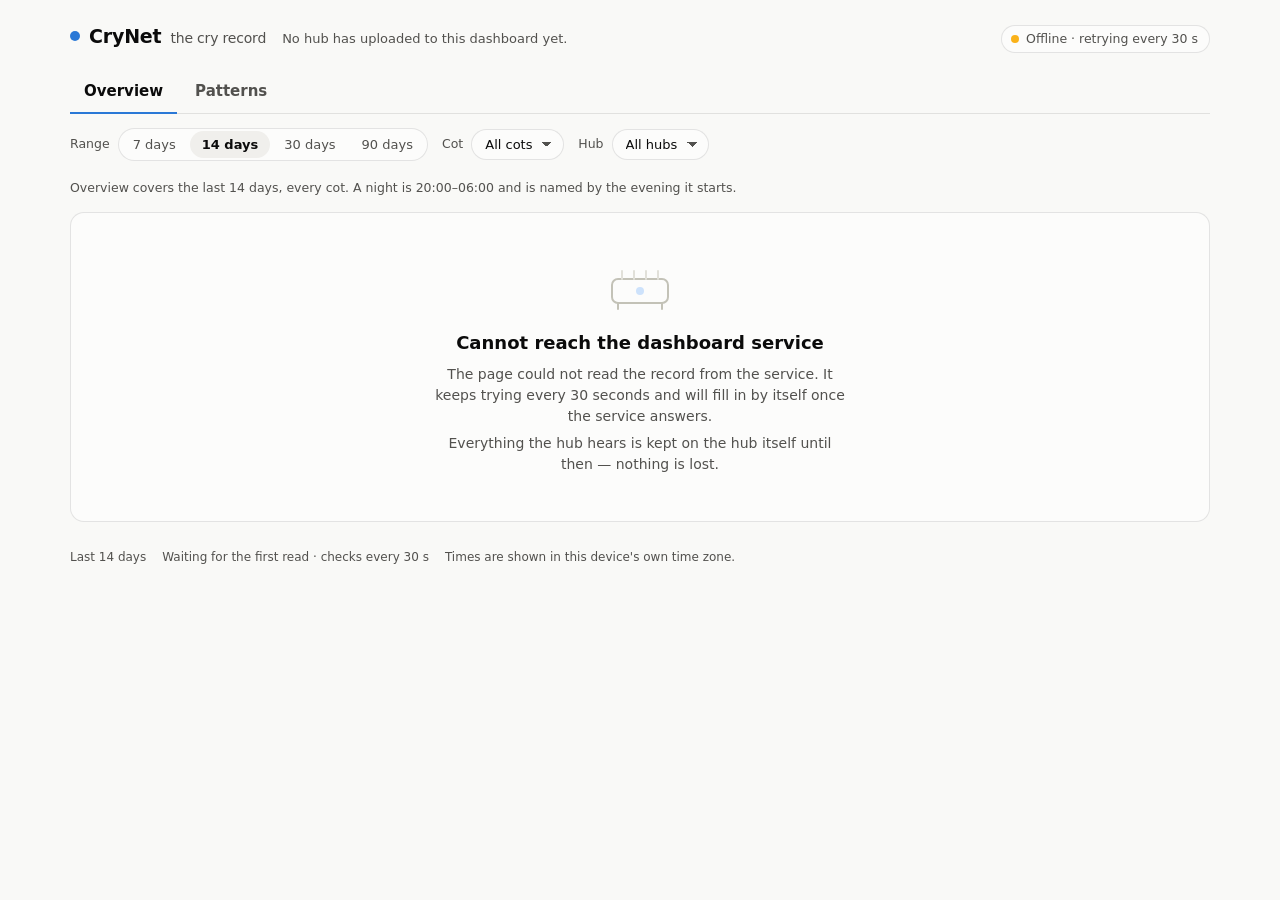
==== dashboard/web/index.html @ 8c43fa2a "feat(dashboard): the caregiver's record -- the hub's cry log, on a page The dashboard service (dashb" ====
<!doctype html>
<html lang="en">
<head>
<meta charset="utf-8">
<meta name="viewport" content="width=device-width, initial-scale=1">
<meta name="color-scheme" content="light">
<title>CryNet — the cry record</title>
<link rel="stylesheet" href="style.css">
</head>
<body>
<div class="app">

  <header class="topbar">
    <div class="brand"><span class="mark" aria-hidden="true"></span>CryNet<span class="sub">the cry record</span></div>
    <div class="hubmeta" id="hubmeta"></div>
    <div class="conn" id="conn" data-state="loading" role="status" aria-live="polite">
      <span class="dot" aria-hidden="true"></span><span id="conn-text">Connecting</span>
    </div>
  </header>

  <nav class="tabs" role="tablist" aria-label="Views">
    <button class="tab" id="tab-overview" role="tab" aria-selected="true" aria-controls="view-overview" type="button">Overview</button>
    <button class="tab" id="tab-patterns" role="tab" aria-selected="false" aria-controls="view-patterns" type="button">Patterns</button>
  </nav>

  <div class="controls">
    <div class="control">
      <span class="control-label" id="range-label">Range</span>
      <div class="segmented" id="range" role="group" aria-labelledby="range-label">
        <button type="button" data-days="7" aria-pressed="false">7 days</button>
        <button type="button" data-days="14" aria-pressed="true">14 days</button>
        <button type="button" data-days="30" aria-pressed="false">30 days</button>
        <button type="button" data-days="90" aria-pressed="false">90 days</button>
      </div>
    </div>
    <div class="control">
      <label for="cot">Cot</label>
      <select id="cot"><option value="0">All cots</option></select>
    </div>
    <div class="control" id="device-control" hidden>
      <label for="device">Hub</label>
      <select id="device"><option value="">All hubs</option></select>
    </div>
  </div>

  <p class="scope-note" id="scope-note" hidden></p>

  <main>
    <section id="view-overview" role="tabpanel" aria-labelledby="tab-overview" tabindex="-1">
      <div class="empty" id="empty-overview" hidden>
        <svg width="72" height="56" viewBox="0 0 72 56" aria-hidden="true">
          <rect x="8" y="22" width="56" height="24" rx="6" fill="none" stroke="#c3c2b7" stroke-width="2"/>
          <path d="M18 22V14M30 22V14M42 22V14M54 22V14" stroke="#e1e0d9" stroke-width="2" stroke-linecap="round"/>
          <path d="M14 46v6M58 46v6" stroke="#c3c2b7" stroke-width="2" stroke-linecap="round"/>
          <circle cx="36" cy="34" r="4" fill="#cde2fb"/>
        </svg>
        <h2>Nothing has been uploaded yet</h2>
        <p id="empty-overview-detail">The hub has not sent any cry records to this dashboard. Once it reaches the network it uploads what it has stored, and the record appears here.</p>
        <p>Everything the hub hears is kept on the hub itself until then — nothing is lost.</p>
      </div>
      <div id="overview-body" hidden>
        <div class="kpis" id="kpis"></div>
        <p class="card-note" id="untimed-note" hidden></p>
        <div class="system-strip" id="system-strip" hidden></div>
        <div class="grid" id="overview-grid"></div>
      </div>
    </section>

    <section id="view-patterns" role="tabpanel" aria-labelledby="tab-patterns" tabindex="-1" hidden>
      <div class="empty" id="empty-patterns" hidden>
        <svg width="72" height="56" viewBox="0 0 72 56" aria-hidden="true">
          <path d="M10 42h52" stroke="#c3c2b7" stroke-width="2" stroke-linecap="round"/>
          <path d="M18 42V30M30 42V34M42 42V26M54 42V36" stroke="#e1e0d9" stroke-width="4" stroke-linecap="round"/>
        </svg>
        <h2>No patterns to show yet</h2>
        <p>Patterns need a few recorded cries. When the hub uploads its first episodes, the durations, the nights and the gaps between cries appear here.</p>
      </div>
      <div id="patterns-body" hidden>
        <p class="scope-note" id="patterns-scope" hidden></p>
        <div class="grid" id="patterns-grid"></div>
      </div>
    </section>
  </main>

  <footer class="footer">
    <span id="footer-range"></span>
    <span id="footer-updated"></span>
    <span>Times are shown in this device's own time zone.</span>
  </footer>
</div>

<div class="tooltip" id="tooltip" role="tooltip" hidden></div>

<script src="app.js"></script>
</body>
</html>
---- dashboard/web/style.css ----
/* CryNet — the caregiver's record.
 *
 * One theme, chosen and finished: a warm, light nursery surface.  The
 * page is deliberately quiet so the data is the only loud thing on it.
 *
 * Colour roles come from the validated reference palette.  The eight
 * categorical slots were checked with the palette validator against this
 * exact surface (#fcfcfb), light mode:
 *   lightness band PASS · chroma floor PASS · adjacent CVD PASS (worst 9.1)
 *   normal-vision floor PASS (worst 19.6) · contrast WARN on aqua/yellow/
 *   magenta -> the relief channel is shipped: every chart has a table twin
 *   and every cot mark carries a written "Cot n" label beside its colour.
 */

:root {
  color-scheme: light;

  /* surfaces & ink */
  --plane: #f9f9f7;
  --surface-1: #fcfcfb;
  --surface-2: #f0efec;
  --text-primary: #0b0b0b;
  --text-secondary: #52514e;
  --text-muted: #898781;
  --grid: #e1e0d9;
  --axis: #c3c2b7;
  --border: rgba(11, 11, 11, 0.10);
  --border-strong: rgba(11, 11, 11, 0.18);
  --wash: rgba(11, 11, 11, 0.045);

  /* categorical slots — fixed order, assigned by cot, never re-ranked */
  --series-1: #2a78d6;
  --series-2: #eb6834;
  --series-3: #1baf7a;
  --series-4: #eda100;
  --series-5: #e87ba4;
  --series-6: #008300;
  --series-7: #6250d6;
  --series-8: #e34948;
  --series-other: #898781;

  /* sequential ramp — one hue, light -> dark (magnitude only) */
  --seq-100: #cde2fb;
  --seq-150: #b7d3f6;
  --seq-200: #9ec5f4;
  --seq-250: #86b6ef;
  --seq-300: #6da7ec;
  --seq-350: #5598e7;
  --seq-400: #3987e5;
  --seq-450: #2a78d6;
  --seq-500: #256abf;
  --seq-550: #1c5cab;

  /* status — reserved, always shipped with an icon and a word */
  --good: #0ca30c;
  --warning: #fab219;
  --serious: #ec835a;
  --critical: #d03b3b;

  --radius: 14px;
  --radius-sm: 9px;
  --gap: 16px;
  --sans: system-ui, -apple-system, "Segoe UI", Roboto, sans-serif;
}

* { box-sizing: border-box; }

html, body {
  margin: 0;
  padding: 0;
  background: var(--plane);
  color: var(--text-primary);
  font-family: var(--sans);
  font-size: 15px;
  line-height: 1.5;
  -webkit-text-size-adjust: 100%;
}

.app {
  max-width: 1180px;
  margin: 0 auto;
  padding: 22px 20px 56px;
}

/* ---------------------------------------------------------------- header */

.topbar {
  display: flex;
  flex-wrap: wrap;
  align-items: baseline;
  gap: 10px 16px;
  margin-bottom: 18px;
}

.brand {
  display: flex;
  align-items: baseline;
  gap: 9px;
  font-size: 19px;
  font-weight: 650;
  letter-spacing: -0.01em;
}

.brand .mark {
  width: 10px;
  height: 10px;
  border-radius: 50%;
  background: var(--series-1);
  align-self: center;
  flex: none;
}

.brand .sub {
  font-size: 14px;
  font-weight: 400;
  color: var(--text-secondary);
}

.hubmeta {
  color: var(--text-secondary);
  font-size: 13px;
  flex: 1 1 auto;
  min-width: 0;
}

.conn {
  display: inline-flex;
  align-items: center;
  gap: 7px;
  font-size: 12.5px;
  color: var(--text-secondary);
  background: var(--surface-1);
  border: 1px solid var(--border);
  border-radius: 999px;
  padding: 4px 11px 4px 9px;
  white-space: nowrap;
}

.conn .dot {
  width: 8px;
  height: 8px;
  border-radius: 50%;
  background: var(--good);
  flex: none;
}

.conn[data-state="stale"] .dot { background: var(--warning); }
.conn[data-state="loading"] .dot { background: var(--axis); }

/* ------------------------------------------------------- tabs & controls */

.tabs {
  display: flex;
  gap: 4px;
  border-bottom: 1px solid var(--border);
  margin-bottom: 14px;
}

.tab {
  appearance: none;
  background: none;
  border: 0;
  border-bottom: 2px solid transparent;
  margin-bottom: -1px;
  padding: 9px 14px;
  font: inherit;
  font-weight: 550;
  color: var(--text-secondary);
  cursor: pointer;
  border-radius: 8px 8px 0 0;
}

.tab:hover { background: var(--wash); }
.tab[aria-selected="true"] {
  color: var(--text-primary);
  border-bottom-color: var(--series-1);
}

.controls {
  display: flex;
  flex-wrap: wrap;
  align-items: center;
  gap: 10px 14px;
  margin-bottom: 18px;
}

.control { display: flex; align-items: center; gap: 8px; }

.control > label,
.control-label {
  font-size: 12.5px;
  color: var(--text-secondary);
}

.segmented {
  display: inline-flex;
  background: var(--surface-1);
  border: 1px solid var(--border);
  border-radius: 999px;
  padding: 2px;
  gap: 2px;
}

.segmented button {
  appearance: none;
  border: 0;
  background: none;
  font: inherit;
  font-size: 13px;
  color: var(--text-secondary);
  padding: 4px 12px;
  border-radius: 999px;
  cursor: pointer;
  white-space: nowrap;
}

.segmented button:hover { background: var(--wash); }
.segmented button[aria-pressed="true"] {
  background: var(--surface-2);
  color: var(--text-primary);
  font-weight: 600;
}

select {
  appearance: none;
  font: inherit;
  font-size: 13px;
  color: var(--text-primary);
  background: var(--surface-1);
  border: 1px solid var(--border);
  border-radius: 999px;
  padding: 5px 30px 5px 13px;
  cursor: pointer;
  background-image: linear-gradient(45deg, transparent 50%, var(--text-secondary) 50%),
                    linear-gradient(135deg, var(--text-secondary) 50%, transparent 50%);
  background-position: calc(100% - 16px) 51%, calc(100% - 11px) 51%;
  background-size: 5px 5px, 5px 5px;
  background-repeat: no-repeat;
}

button:focus-visible,
select:focus-visible,
svg:focus-visible,
a:focus-visible,
[tabindex]:focus-visible {
  outline: 2px solid var(--series-1);
  outline-offset: 2px;
}

.scope-note {
  font-size: 12.5px;
  color: var(--text-secondary);
  margin: 0 0 14px;
}

/* ------------------------------------------------------------ stat tiles */

.kpis {
  display: grid;
  grid-template-columns: repeat(auto-fit, minmax(158px, 1fr));
  gap: var(--gap);
  margin-bottom: var(--gap);
}

.tile {
  background: var(--surface-1);
  border: 1px solid var(--border);
  border-radius: var(--radius);
  padding: 14px 16px 13px;
  min-width: 0;
}

.tile .label {
  font-size: 12.5px;
  color: var(--text-secondary);
  margin-bottom: 3px;
}

.tile .value {
  font-size: 26px;
  font-weight: 620;
  letter-spacing: -0.015em;
  line-height: 1.15;
  overflow-wrap: anywhere;
}

.tile .sub {
  font-size: 12px;
  color: var(--text-secondary);
  margin-top: 3px;
}

.tile.hero { grid-column: span 2; }
.tile.hero .value { font-size: 48px; letter-spacing: -0.02em; }
.tile.hero .spark { margin-top: 8px; display: block; }

@media (max-width: 520px) {
  .tile.hero { grid-column: span 2; }
  .tile.hero .value { font-size: 40px; }
  .kpis { grid-template-columns: repeat(2, 1fr); gap: 10px; }
  .tile { padding: 12px 13px; }
  .tile .value { font-size: 22px; }
}

/* small figures inside a card (gaps, confidence) — not nested cards */
.figures {
  display: grid;
  grid-template-columns: repeat(auto-fit, minmax(112px, 1fr));
  gap: 12px 14px;
}
.figure .label { font-size: 12.5px; color: var(--text-secondary); }
.figure .value { font-size: 22px; font-weight: 620; letter-spacing: -0.01em; }
.figure .sub { font-size: 12px; color: var(--text-secondary); }

/* ---------------------------------------------------------------- system */

.system-strip {
  display: flex;
  flex-wrap: wrap;
  align-items: center;
  gap: 8px 10px;
  background: var(--surface-1);
  border: 1px solid var(--border);
  border-radius: var(--radius);
  padding: 10px 14px;
  margin-bottom: var(--gap);
  font-size: 13px;
}

.system-strip .strip-label {
  color: var(--text-secondary);
  font-size: 12.5px;
  margin-right: 2px;
}

.health-chip {
  display: inline-flex;
  align-items: center;
  gap: 6px;
  border: 1px solid var(--border);
  border-radius: 999px;
  padding: 3px 10px 3px 8px;
  background: var(--plane);
  color: var(--text-primary);
  white-space: nowrap;
}

.health-chip .icon {
  width: 14px;
  height: 14px;
  flex: none;
  display: block;
}

.health-chip .when { color: var(--text-secondary); font-size: 12px; }

.linkish {
  appearance: none;
  background: none;
  border: 0;
  padding: 0;
  font: inherit;
  font-size: 12.5px;
  color: var(--text-secondary);
  text-decoration: underline;
  text-underline-offset: 2px;
  cursor: pointer;
  margin-left: auto;
}

.linkish:hover { color: var(--text-primary); }

/* ----------------------------------------------------------------- cards */

.grid {
  display: grid;
  grid-template-columns: repeat(2, minmax(0, 1fr));
  gap: var(--gap);
  align-items: start;
}

.card {
  background: var(--surface-1);
  border: 1px solid var(--border);
  border-radius: var(--radius);
  padding: 15px 17px 16px;
  min-width: 0;
}

.card.span2 { grid-column: 1 / -1; }

.card-head {
  display: flex;
  align-items: flex-start;
  gap: 12px;
  margin-bottom: 4px;
}

.card-title {
  font-size: 14.5px;
  font-weight: 620;
  margin: 0;
  letter-spacing: -0.005em;
}

.card-sub {
  font-size: 12.5px;
  color: var(--text-secondary);
  margin: 2px 0 0;
}

.card-head .spacer { flex: 1 1 auto; }

.toggle {
  appearance: none;
  font: inherit;
  font-size: 12px;
  color: var(--text-secondary);
  background: var(--plane);
  border: 1px solid var(--border);
  border-radius: 999px;
  padding: 3px 11px;
  cursor: pointer;
  flex: none;
}

.toggle:hover { background: var(--wash); color: var(--text-primary); }
.toggle[aria-pressed="true"] { background: var(--surface-2); color: var(--text-primary); }

.card-body { margin-top: 10px; }
.chart-host { display: block; }
.chart-host svg { display: block; width: 100%; height: auto; overflow: visible; }

.legend {
  display: flex;
  flex-wrap: wrap;
  gap: 6px 14px;
  margin-top: 10px;
  font-size: 12.5px;
  color: var(--text-secondary);
}

.legend .item { display: inline-flex; align-items: center; gap: 6px; }
.legend .swatch { width: 10px; height: 10px; border-radius: 3px; flex: none; }

.scale-legend {
  display: flex;
  align-items: center;
  gap: 8px;
  margin-top: 12px;
  font-size: 12px;
  color: var(--text-secondary);
}

.scale-legend .ramp { display: flex; gap: 2px; }
.scale-legend .ramp i { width: 20px; height: 9px; border-radius: 2px; display: block; }

.card-note {
  font-size: 12px;
  color: var(--text-secondary);
  margin: 10px 0 0;
}

/* ---------------------------------------------------------------- tables */

.table-wrap { overflow-x: auto; }

table.data {
  border-collapse: collapse;
  width: 100%;
  font-size: 13px;
}

table.data th,
table.data td {
  text-align: left;
  padding: 7px 10px 7px 0;
  border-bottom: 1px solid var(--grid);
  white-space: nowrap;
}

table.data th {
  font-weight: 550;
  color: var(--text-secondary);
  font-size: 12px;
  border-bottom: 1px solid var(--axis);
}

table.data tr:last-child td { border-bottom: 0; }
table.data td.n, table.data th.n { text-align: right; font-variant-numeric: tabular-nums; }
table.data td .sub { display: block; font-size: 11.5px; color: var(--text-secondary); }

.cot-chip { display: inline-flex; align-items: center; gap: 6px; }
.cot-chip i { width: 9px; height: 9px; border-radius: 3px; flex: none; display: block; }

.kind-tag {
  display: inline-flex;
  align-items: center;
  gap: 5px;
  font-size: 12px;
  color: var(--text-secondary);
}
.kind-tag .icon { width: 13px; height: 13px; flex: none; }

.meter {
  display: inline-block;
  vertical-align: middle;
  width: 62px;
  height: 7px;
  border-radius: 4px;
  background: var(--seq-100);
  overflow: hidden;
  margin-right: 8px;
}
.meter i { display: block; height: 100%; background: var(--seq-450); border-radius: 4px; }

.table-foot {
  display: flex;
  align-items: center;
  gap: 12px;
  margin-top: 10px;
  font-size: 12px;
  color: var(--text-secondary);
}

.row-toggle { margin-bottom: 10px; }

/* --------------------------------------------------------------- insights */

.insights { list-style: none; margin: 0; padding: 0; }

.insights li {
  display: flex;
  gap: 10px;
  padding: 9px 0;
  border-bottom: 1px solid var(--grid);
  font-size: 14px;
  line-height: 1.45;
}

.insights li:last-child { border-bottom: 0; }

.insights .bullet {
  width: 7px;
  height: 7px;
  border-radius: 50%;
  background: var(--seq-300);
  flex: none;
  margin-top: 7px;
}

/* ------------------------------------------------------------ empty state */

.empty {
  background: var(--surface-1);
  border: 1px solid var(--border);
  border-radius: var(--radius);
  padding: 44px 26px 40px;
  text-align: center;
}

.empty svg { display: block; margin: 0 auto 16px; }
.empty h2 { font-size: 18px; font-weight: 620; margin: 0 0 8px; }
.empty p {
  margin: 0 auto 6px;
  max-width: 46ch;
  color: var(--text-secondary);
  font-size: 14px;
}
.empty code {
  font-family: ui-monospace, SFMono-Regular, Consolas, monospace;
  font-size: 12.5px;
  background: var(--surface-2);
  border-radius: 5px;
  padding: 1px 6px;
  color: var(--text-primary);
}

.mini-empty {
  color: var(--text-secondary);
  font-size: 13px;
  padding: 18px 0 10px;
}

/* --------------------------------------------------------------- tooltip */

.tooltip {
  position: fixed;
  z-index: 60;
  pointer-events: none;
  background: var(--surface-1);
  border: 1px solid var(--border-strong);
  border-radius: 10px;
  box-shadow: 0 6px 22px rgba(11, 11, 11, 0.10);
  padding: 8px 11px 9px;
  font-size: 12.5px;
  max-width: 260px;
  color: var(--text-primary);
}

.tooltip[hidden] { display: none; }
.tooltip .tt-title { color: var(--text-secondary); font-size: 11.5px; margin-bottom: 5px; }
.tooltip .tt-row { display: flex; align-items: center; gap: 7px; margin-top: 3px; }
.tooltip .tt-key { width: 12px; height: 3px; border-radius: 2px; flex: none; }
.tooltip .tt-val { font-weight: 640; font-variant-numeric: tabular-nums; }
.tooltip .tt-name { color: var(--text-secondary); }
.tooltip .tt-total { margin-top: 6px; padding-top: 5px; border-top: 1px solid var(--grid); }

/* --------------------------------------------------------------- refresh */

.refreshing { opacity: 0.62; transition: opacity 140ms ease; }
#view-overview, #view-patterns { transition: opacity 140ms ease; }

.footer {
  margin-top: 26px;
  font-size: 12px;
  color: var(--text-secondary);
  display: flex;
  flex-wrap: wrap;
  gap: 4px 16px;
}

.sr-only {
  position: absolute;
  width: 1px; height: 1px;
  padding: 0; margin: -1px;
  overflow: hidden;
  clip: rect(0 0 0 0);
  white-space: nowrap;
  border: 0;
}

/* ----------------------------------------------------------- responsive */

@media (max-width: 720px) {
  .app { padding: 16px 13px 44px; }
  .grid { grid-template-columns: minmax(0, 1fr); }
  .card.span2 { grid-column: auto; }
  .topbar { margin-bottom: 12px; }
  .hubmeta { flex-basis: 100%; order: 3; }
  .controls { gap: 8px 10px; }
  .card { padding: 13px 13px 14px; }
}

@media (prefers-reduced-motion: reduce) {
  * { transition: none !important; animation: none !important; }
}
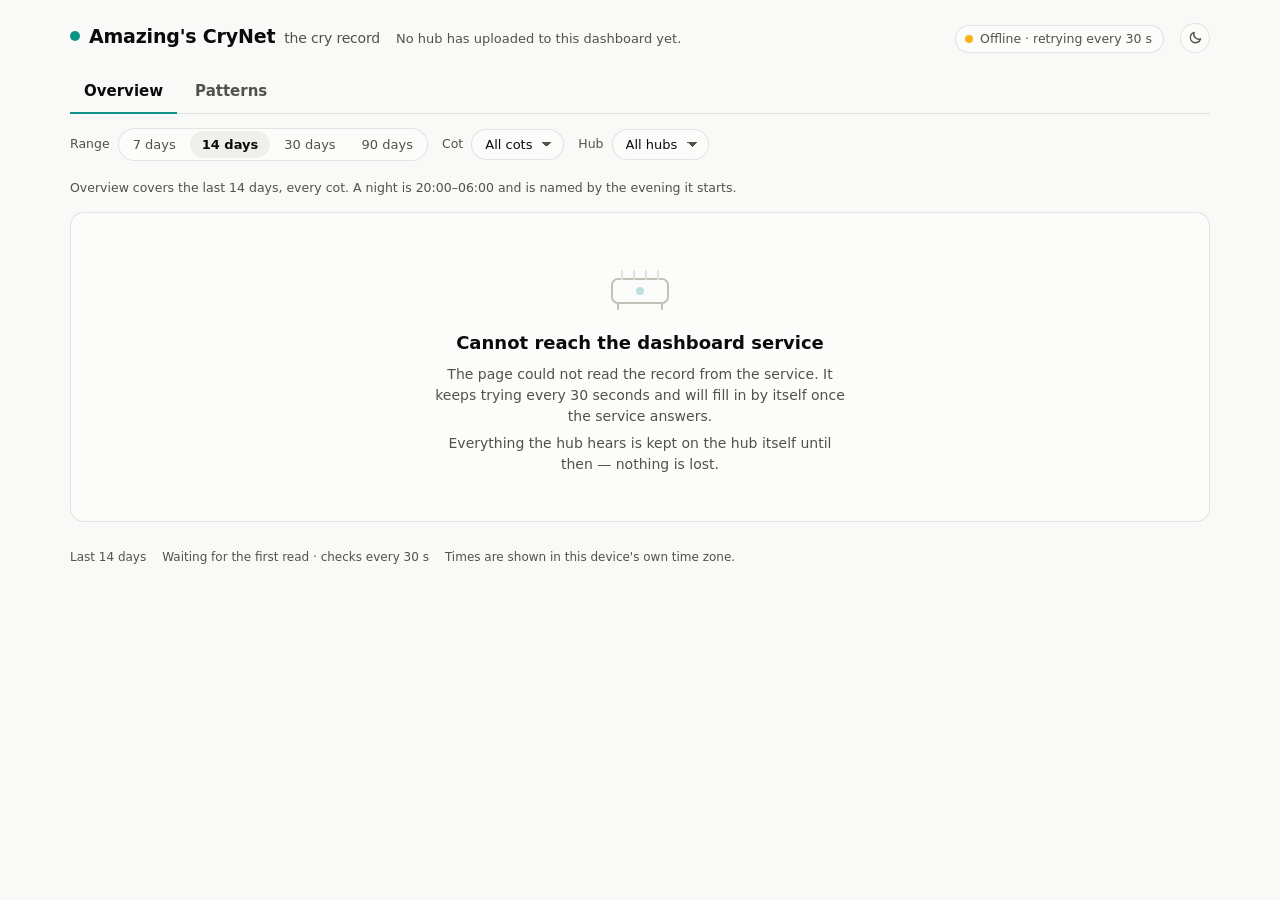
==== commit ca58c74f: "feat(dashboard): the record wears the system's name and the hub's own teal (D-99) Three cosmetic cha" ====
--- a/dashboard/web/index.html
+++ b/dashboard/web/index.html
@@ -3,19 +3,41 @@
 <head>
 <meta charset="utf-8">
 <meta name="viewport" content="width=device-width, initial-scale=1">
-<meta name="color-scheme" content="light">
-<title>CryNet — the cry record</title>
+<meta name="color-scheme" content="light dark">
+<title>Amazing's CryNet — the cry record</title>
 <link rel="stylesheet" href="style.css">
+<script>
+  /* Stamp the theme before first paint: the saved choice, else the OS
+   * setting.  app.js keeps it in step afterwards. */
+  (function () {
+    var t = null;
+    try { t = localStorage.getItem('crynet-theme'); } catch (e) { /* private mode */ }
+    if (t !== 'light' && t !== 'dark') {
+      t = (window.matchMedia && window.matchMedia('(prefers-color-scheme: dark)').matches)
+        ? 'dark' : 'light';
+    }
+    document.documentElement.setAttribute('data-theme', t);
+  })();
+</script>
 </head>
 <body>
 <div class="app">
 
   <header class="topbar">
-    <div class="brand"><span class="mark" aria-hidden="true"></span>CryNet<span class="sub">the cry record</span></div>
+    <div class="brand"><span class="mark" aria-hidden="true"></span>Amazing's CryNet<span class="sub">the cry record</span></div>
     <div class="hubmeta" id="hubmeta"></div>
     <div class="conn" id="conn" data-state="loading" role="status" aria-live="polite">
       <span class="dot" aria-hidden="true"></span><span id="conn-text">Connecting</span>
     </div>
+    <button class="theme-toggle" id="theme" type="button" aria-label="Switch to dark theme">
+      <svg class="ico ico-moon" viewBox="0 0 16 16" fill="none" stroke="currentColor" stroke-width="1.5" stroke-linecap="round" stroke-linejoin="round" aria-hidden="true">
+        <path d="M13.4 9.6A5.6 5.6 0 0 1 6.4 2.6a5.6 5.6 0 1 0 7 7z"/>
+      </svg>
+      <svg class="ico ico-sun" viewBox="0 0 16 16" fill="none" stroke="currentColor" stroke-width="1.5" stroke-linecap="round" stroke-linejoin="round" aria-hidden="true">
+        <circle cx="8" cy="8" r="3.1"/>
+        <path d="M8 1.4v1.7M8 12.9v1.7M1.4 8h1.7M12.9 8h1.7M3.3 3.3l1.2 1.2M11.5 11.5l1.2 1.2M12.7 3.3l-1.2 1.2M4.5 11.5l-1.2 1.2"/>
+      </svg>
+    </button>
   </header>
 
   <nav class="tabs" role="tablist" aria-label="Views">
@@ -49,10 +71,10 @@
     <section id="view-overview" role="tabpanel" aria-labelledby="tab-overview" tabindex="-1">
       <div class="empty" id="empty-overview" hidden>
         <svg width="72" height="56" viewBox="0 0 72 56" aria-hidden="true">
-          <rect x="8" y="22" width="56" height="24" rx="6" fill="none" stroke="#c3c2b7" stroke-width="2"/>
-          <path d="M18 22V14M30 22V14M42 22V14M54 22V14" stroke="#e1e0d9" stroke-width="2" stroke-linecap="round"/>
-          <path d="M14 46v6M58 46v6" stroke="#c3c2b7" stroke-width="2" stroke-linecap="round"/>
-          <circle cx="36" cy="34" r="4" fill="#cde2fb"/>
+          <rect x="8" y="22" width="56" height="24" rx="6" fill="none" class="art-line" stroke-width="2"/>
+          <path d="M18 22V14M30 22V14M42 22V14M54 22V14" class="art-soft" stroke-width="2" stroke-linecap="round"/>
+          <path d="M14 46v6M58 46v6" class="art-line" stroke-width="2" stroke-linecap="round"/>
+          <circle cx="36" cy="34" r="4" class="art-dot"/>
         </svg>
         <h2>Nothing has been uploaded yet</h2>
         <p id="empty-overview-detail">The hub has not sent any cry records to this dashboard. Once it reaches the network it uploads what it has stored, and the record appears here.</p>
@@ -69,8 +91,8 @@
     <section id="view-patterns" role="tabpanel" aria-labelledby="tab-patterns" tabindex="-1" hidden>
       <div class="empty" id="empty-patterns" hidden>
         <svg width="72" height="56" viewBox="0 0 72 56" aria-hidden="true">
-          <path d="M10 42h52" stroke="#c3c2b7" stroke-width="2" stroke-linecap="round"/>
-          <path d="M18 42V30M30 42V34M42 42V26M54 42V36" stroke="#e1e0d9" stroke-width="4" stroke-linecap="round"/>
+          <path d="M10 42h52" class="art-line" stroke-width="2" stroke-linecap="round"/>
+          <path d="M18 42V30M30 42V34M42 42V26M54 42V36" class="art-soft" stroke-width="4" stroke-linecap="round"/>
         </svg>
         <h2>No patterns to show yet</h2>
         <p>Patterns need a few recorded cries. When the hub uploads its first episodes, the durations, the nights and the gaps between cries appear here.</p>
--- a/dashboard/web/style.css
+++ b/dashboard/web/style.css
@@ -1,18 +1,36 @@
-/* CryNet — the caregiver's record.
+/* Amazing's CryNet — the caregiver's record.
  *
- * One theme, chosen and finished: a warm, light nursery surface.  The
- * page is deliberately quiet so the data is the only loud thing on it.
+ * Two themes, one identity: the teal of the hub's own glass.  Light mode
+ * keeps the warm nursery surface; dark mode is the hub panel's near-black
+ * teal, its exact values from hub_display.c (C_BG, C_SURFACE, C_SURFACE_HI,
+ * C_TEXT, C_DIM, C_ACCENT).  The page is deliberately quiet so the data is
+ * the only loud thing on it.
  *
- * Colour roles come from the validated reference palette.  The eight
- * categorical slots were checked with the palette validator against this
- * exact surface (#fcfcfb), light mode:
- *   lightness band PASS · chroma floor PASS · adjacent CVD PASS (worst 9.1)
- *   normal-vision floor PASS (worst 19.6) · contrast WARN on aqua/yellow/
- *   magenta -> the relief channel is shipped: every chart has a table twin
- *   and every cot mark carries a written "Cot n" label beside its colour.
+ * Colour roles come from the validated reference palette.  Slot 1 and the
+ * sequential ramp are teal — the hub's accent hue — in place of the
+ * reference blue; the other seven slots are unchanged.  Both modes were
+ * re-run through the palette validator against their own surfaces:
+ *   light (#fcfcfb): lightness PASS · chroma PASS · adjacent CVD PASS
+ *     (worst 9.1) · normal-vision PASS (worst 19.6) · contrast WARN on
+ *     aqua/yellow/magenta -> the relief channel is shipped: every chart
+ *     has a table twin and every cot mark carries a written "Cot n" label.
+ *   dark (#070f10): all PASS — worst adjacent CVD 8.4, normal-vision 19.3.
+ * Dark slot 1 is #23a893, the nearest passing step to the hub accent
+ * #2dd4bf, which is too light for the data band; the hub accent itself is
+ * kept for chrome (brand mark, tab underline, focus ring), where the band
+ * does not apply.  The theme is stamped on <html data-theme> before first
+ * paint by the inline script in index.html, so there is no flash.
  */
 
 :root {
+  --radius: 14px;
+  --radius-sm: 9px;
+  --gap: 16px;
+  --sans: system-ui, -apple-system, "Segoe UI", Roboto, sans-serif;
+}
+
+:root,
+[data-theme="light"] {
   color-scheme: light;
 
   /* surfaces & ink */
@@ -29,7 +47,7 @@
   --wash: rgba(11, 11, 11, 0.045);
 
   /* categorical slots — fixed order, assigned by cot, never re-ranked */
-  --series-1: #2a78d6;
+  --series-1: #0d9488;
   --series-2: #eb6834;
   --series-3: #1baf7a;
   --series-4: #eda100;
@@ -39,17 +57,17 @@
   --series-8: #e34948;
   --series-other: #898781;
 
-  /* sequential ramp — one hue, light -> dark (magnitude only) */
-  --seq-100: #cde2fb;
-  --seq-150: #b7d3f6;
-  --seq-200: #9ec5f4;
-  --seq-250: #86b6ef;
-  --seq-300: #6da7ec;
-  --seq-350: #5598e7;
-  --seq-400: #3987e5;
-  --seq-450: #2a78d6;
-  --seq-500: #256abf;
-  --seq-550: #1c5cab;
+  /* sequential ramp — one hue (teal), light -> dark (magnitude only) */
+  --seq-100: #bce1de;
+  --seq-150: #a4d6d2;
+  --seq-200: #8bcbc7;
+  --seq-250: #73c0bb;
+  --seq-300: #5bb4af;
+  --seq-350: #43a9a3;
+  --seq-400: #2b9e97;
+  --seq-450: #0d9488;
+  --seq-500: #0b7e74;
+  --seq-550: #09685f;
 
   /* status — reserved, always shipped with an icon and a word */
   --good: #0ca30c;
@@ -57,10 +75,58 @@
   --serious: #ec835a;
   --critical: #d03b3b;
 
-  --radius: 14px;
-  --radius-sm: 9px;
-  --gap: 16px;
-  --sans: system-ui, -apple-system, "Segoe UI", Roboto, sans-serif;
+  /* chrome accent — the hub's teal, a touch deeper on the light surface */
+  --accent: #0d9488;
+}
+
+[data-theme="dark"] {
+  color-scheme: dark;
+
+  /* the hub panel's own values (hub_display.c) */
+  --plane: #020404;          /* C_BG        (2, 4, 4)   */
+  --surface-1: #070f10;      /* C_SURFACE   (7, 15, 16) */
+  --surface-2: #0c1a1c;      /* C_SURFACE_HI (12, 26, 28) */
+  --text-primary: #e4f0ec;   /* C_TEXT      (228, 240, 236) */
+  --text-secondary: #7a9692; /* C_DIM       (122, 150, 146) */
+  --text-muted: #5f7a76;
+  --grid: #182626;
+  --axis: #344a48;
+  --border: rgba(228, 240, 236, 0.12);
+  --border-strong: rgba(228, 240, 236, 0.22);
+  --wash: rgba(228, 240, 236, 0.05);
+
+  /* the same eight hues, stepped for the dark surface (validated) */
+  --series-1: #23a893;
+  --series-2: #d95926;
+  --series-3: #199e70;
+  --series-4: #c98500;
+  --series-5: #d55181;
+  --series-6: #008300;
+  --series-7: #9085e9;
+  --series-8: #e66767;
+  --series-other: #7a9692;
+
+  /* sequential ramp — one hue (teal), dim -> bright on the dark ground;
+   * the top step is the hub accent itself */
+  --seq-100: #0f2f2c;
+  --seq-150: #12413c;
+  --seq-200: #16544d;
+  --seq-250: #19665d;
+  --seq-300: #1c786d;
+  --seq-350: #208a7e;
+  --seq-400: #239d8e;
+  --seq-450: #26af9e;
+  --seq-500: #2ac1af;
+  --seq-550: #2dd4bf;
+
+  /* status — the same four steps; all clear 3:1 on this darker surface */
+  --good: #0ca30c;
+  --warning: #fab219;
+  --serious: #ec835a;
+  --critical: #d03b3b;
+
+  /* chrome accent — the hub accent, exactly (C_ACCENT 45, 212, 191) */
+  --accent: #2dd4bf;
 }
 
 * { box-sizing: border-box; }
@@ -105,7 +171,7 @@
   width: 10px;
   height: 10px;
   border-radius: 50%;
-  background: var(--series-1);
+  background: var(--accent);
   align-self: center;
   flex: none;
 }
@@ -173,7 +239,7 @@
 .tab:hover { background: var(--wash); }
 .tab[aria-selected="true"] {
   color: var(--text-primary);
-  border-bottom-color: var(--series-1);
+  border-bottom-color: var(--accent);
 }
 
 .controls {
@@ -243,9 +309,33 @@
 svg:focus-visible,
 a:focus-visible,
 [tabindex]:focus-visible {
-  outline: 2px solid var(--series-1);
+  outline: 2px solid var(--accent);
   outline-offset: 2px;
 }
+
+/* The theme toggle: moon while light (click for dark), sun while dark. */
+.theme-toggle {
+  appearance: none;
+  display: inline-flex;
+  align-items: center;
+  justify-content: center;
+  width: 30px;
+  height: 30px;
+  padding: 0;
+  background: var(--surface-1);
+  border: 1px solid var(--border);
+  border-radius: 999px;
+  color: var(--text-secondary);
+  cursor: pointer;
+  flex: none;
+  align-self: center;
+}
+
+.theme-toggle:hover { color: var(--accent); background: var(--wash); }
+.theme-toggle .ico { width: 15px; height: 15px; display: block; }
+.theme-toggle .ico-sun { display: none; }
+[data-theme="dark"] .theme-toggle .ico-sun { display: block; }
+[data-theme="dark"] .theme-toggle .ico-moon { display: none; }
 
 .scope-note {
   font-size: 12.5px;
@@ -560,6 +650,9 @@
 }
 
 .empty svg { display: block; margin: 0 auto 16px; }
+.empty .art-line { stroke: var(--axis); }
+.empty .art-soft { stroke: var(--grid); }
+.empty .art-dot { fill: var(--seq-100); }
 .empty h2 { font-size: 18px; font-weight: 620; margin: 0 0 8px; }
 .empty p {
   margin: 0 auto 6px;
@@ -582,6 +675,13 @@
   padding: 18px 0 10px;
 }
 
+/* Heatmap cell numbers wear ink, never the cell's colour: white on the
+ * deep end of the light ramp, near-black on the bright end of the dark
+ * ramp (which runs the other way). */
+.heat-lo { fill: var(--text-primary); }
+.heat-hi { fill: #ffffff; }
+[data-theme="dark"] .heat-hi { fill: #020404; }
+
 /* --------------------------------------------------------------- tooltip */
 
 .tooltip {
@@ -599,6 +699,7 @@
 }
 
 .tooltip[hidden] { display: none; }
+[data-theme="dark"] .tooltip { box-shadow: 0 6px 22px rgba(0, 0, 0, 0.5); }
 .tooltip .tt-title { color: var(--text-secondary); font-size: 11.5px; margin-bottom: 5px; }
 .tooltip .tt-row { display: flex; align-items: center; gap: 7px; margin-top: 3px; }
 .tooltip .tt-key { width: 12px; height: 3px; border-radius: 2px; flex: none; }
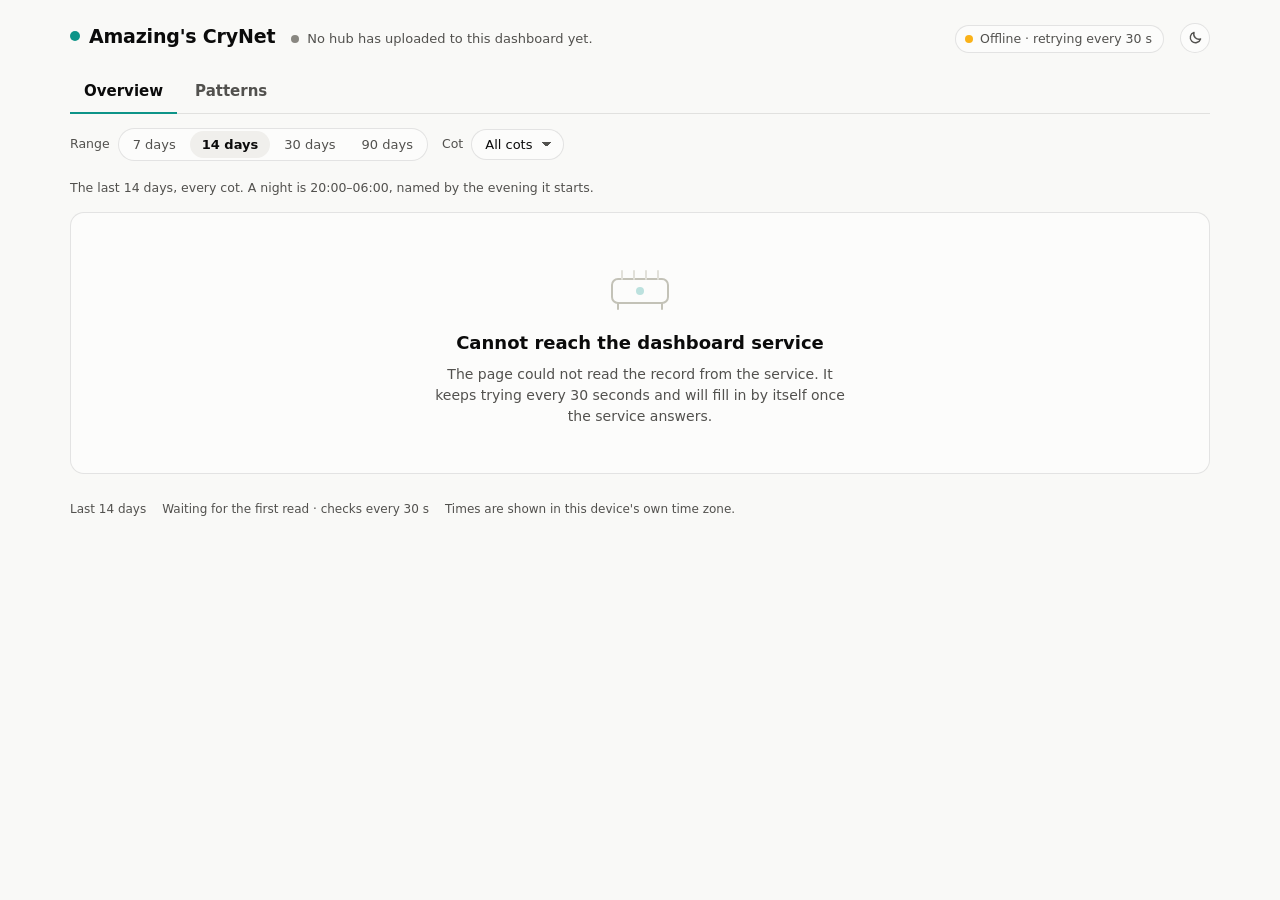
==== commit 06d2c7e2: "feat(dashboard): the page says who is here, and reads like an instrument (D-101, D-102) POST /api/v1" ====
--- a/dashboard/web/index.html
+++ b/dashboard/web/index.html
@@ -4,7 +4,7 @@
 <meta charset="utf-8">
 <meta name="viewport" content="width=device-width, initial-scale=1">
 <meta name="color-scheme" content="light dark">
-<title>Amazing's CryNet — the cry record</title>
+<title>Amazing's CryNet</title>
 <link rel="stylesheet" href="style.css">
 <script>
   /* Stamp the theme before first paint: the saved choice, else the OS
@@ -24,8 +24,10 @@
 <div class="app">
 
   <header class="topbar">
-    <div class="brand"><span class="mark" aria-hidden="true"></span>Amazing's CryNet<span class="sub">the cry record</span></div>
-    <div class="hubmeta" id="hubmeta"></div>
+    <div class="brand"><span class="mark" aria-hidden="true"></span>Amazing's CryNet</div>
+    <div class="hubmeta" id="hubmeta" data-state="none">
+      <span class="hubmeta-dot" aria-hidden="true"></span><span id="hubmeta-text"></span>
+    </div>
     <div class="conn" id="conn" data-state="loading" role="status" aria-live="polite">
       <span class="dot" aria-hidden="true"></span><span id="conn-text">Connecting</span>
     </div>
@@ -76,13 +78,13 @@
           <path d="M14 46v6M58 46v6" class="art-line" stroke-width="2" stroke-linecap="round"/>
           <circle cx="36" cy="34" r="4" class="art-dot"/>
         </svg>
-        <h2>Nothing has been uploaded yet</h2>
-        <p id="empty-overview-detail">The hub has not sent any cry records to this dashboard. Once it reaches the network it uploads what it has stored, and the record appears here.</p>
-        <p>Everything the hub hears is kept on the hub itself until then — nothing is lost.</p>
+        <h2>No records yet</h2>
+        <p id="empty-overview-detail">The hub has not reached the dashboard. It keeps every cry in its own flash and uploads it when it can.</p>
       </div>
       <div id="overview-body" hidden>
         <div class="kpis" id="kpis"></div>
         <p class="card-note" id="untimed-note" hidden></p>
+        <div class="presence-strip" id="presence-strip" hidden></div>
         <div class="system-strip" id="system-strip" hidden></div>
         <div class="grid" id="overview-grid"></div>
       </div>
@@ -94,8 +96,8 @@
           <path d="M10 42h52" class="art-line" stroke-width="2" stroke-linecap="round"/>
           <path d="M18 42V30M30 42V34M42 42V26M54 42V36" class="art-soft" stroke-width="4" stroke-linecap="round"/>
         </svg>
-        <h2>No patterns to show yet</h2>
-        <p>Patterns need a few recorded cries. When the hub uploads its first episodes, the durations, the nights and the gaps between cries appear here.</p>
+        <h2>No patterns yet</h2>
+        <p>Durations, nights and gaps appear once the hub has uploaded a few episodes.</p>
       </div>
       <div id="patterns-body" hidden>
         <p class="scope-note" id="patterns-scope" hidden></p>
--- a/dashboard/web/style.css
+++ b/dashboard/web/style.css
@@ -131,6 +131,13 @@
 
 * { box-sizing: border-box; }
 
+/* The `hidden` attribute has to beat every `display` set below it.
+ * A class rule like `.control { display: flex }` outranks the browser's
+ * own `[hidden] { display: none }`, so anything toggled with `hidden`
+ * would stay on the page.  This one line makes `hidden` mean hidden
+ * everywhere. */
+[hidden] { display: none !important; }
+
 html, body {
   margin: 0;
   padding: 0;
@@ -183,11 +190,28 @@
 }
 
 .hubmeta {
+  display: inline-flex;
+  align-items: center;
+  gap: 8px;
   color: var(--text-secondary);
   font-size: 13px;
   flex: 1 1 auto;
   min-width: 0;
 }
+
+/* The hub's own state: green while it is talking to the dashboard,
+ * amber once it has gone quiet.  The word beside it carries the state
+ * too, so nothing here depends on the colour being seen. */
+.hubmeta-dot {
+  width: 8px;
+  height: 8px;
+  border-radius: 50%;
+  background: var(--text-muted);
+  flex: none;
+}
+
+.hubmeta[data-state="on"] .hubmeta-dot { background: var(--good); }
+.hubmeta[data-state="off"] .hubmeta-dot { background: var(--warning); }
 
 .conn {
   display: inline-flex;
@@ -521,6 +545,59 @@
 .chart-host { display: block; }
 .chart-host svg { display: block; width: 100%; height: auto; overflow: visible; }
 
+/* ------------------------------------------------------------- presence */
+
+/* Who is here.  The hub, and each cot it can see, as pills on a strip
+ * of their own -- the same shape as the system strip below it, because
+ * they answer the same kind of question: what is the state of the
+ * machine right now. */
+.presence-strip {
+  display: flex;
+  flex-wrap: wrap;
+  align-items: center;
+  gap: 8px 10px;
+  background: var(--surface-1);
+  border: 1px solid var(--border);
+  border-radius: var(--radius);
+  padding: 10px 14px;
+  margin-bottom: var(--gap);
+  font-size: 13px;
+}
+
+.presence-strip .strip-label {
+  color: var(--text-secondary);
+  font-size: 12.5px;
+  margin-right: 2px;
+}
+
+.presence-chip {
+  display: inline-flex;
+  align-items: center;
+  gap: 7px;
+  border: 1px solid var(--border);
+  border-radius: 999px;
+  padding: 3px 10px 3px 8px;
+  background: var(--plane);
+  color: var(--text-primary);
+  white-space: nowrap;
+}
+
+.presence-chip .presence-dot {
+  width: 8px;
+  height: 8px;
+  border-radius: 50%;
+  background: var(--text-muted);
+  flex: none;
+  display: block;
+}
+
+.presence-chip[data-state="on"] .presence-dot { background: var(--good); }
+.presence-chip[data-state="off"] .presence-dot { background: var(--text-muted); }
+.presence-chip[data-state="deaf"] .presence-dot { background: var(--warning); }
+
+.presence-chip .p-word { color: var(--text-secondary); }
+.presence-chip .p-detail { color: var(--text-muted); font-size: 12px; }
+
 .legend {
   display: flex;
   flex-wrap: wrap;
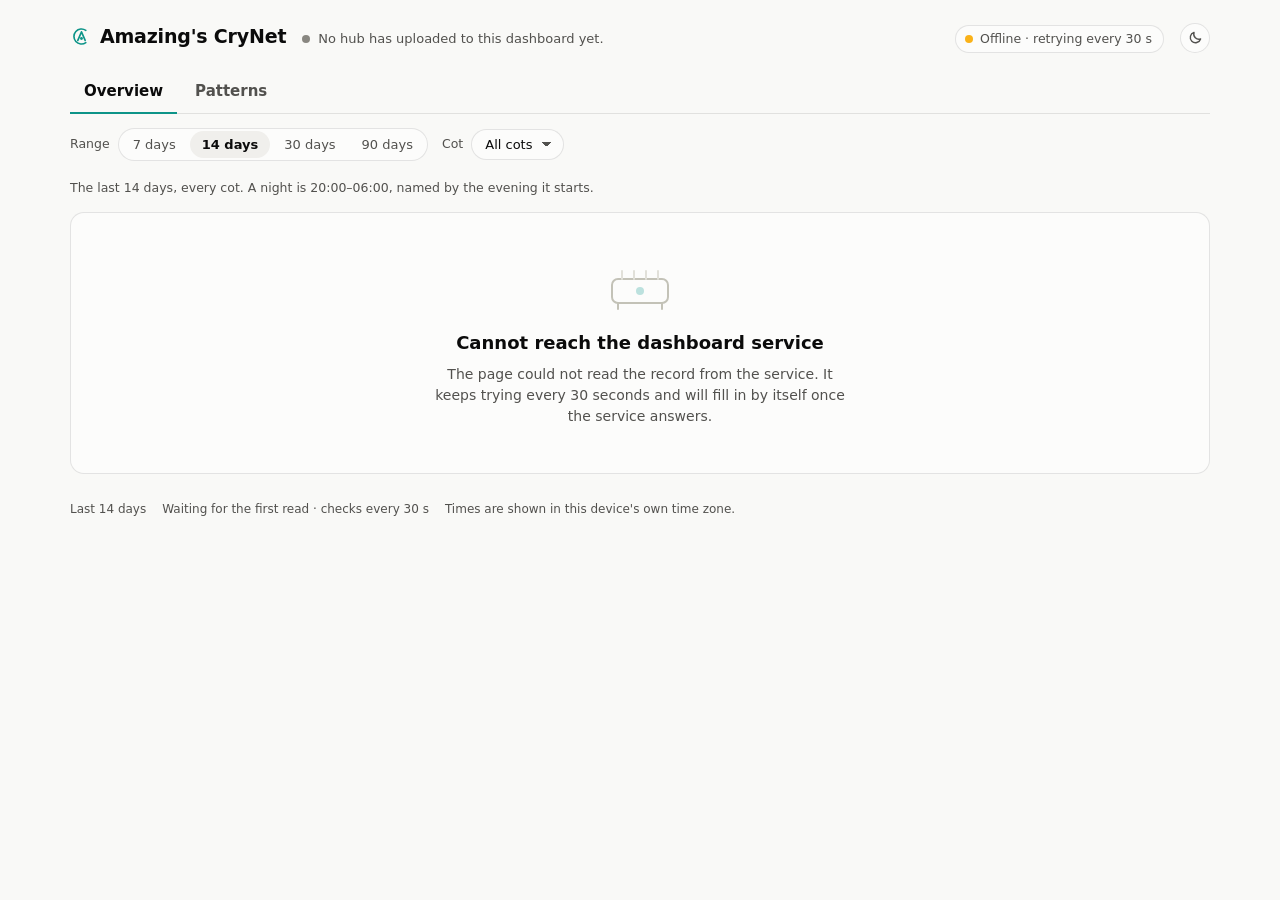
==== commit d8c1d4b1: "feat(dashboard): a mark for the record -- an A held inside a C The owner asked for a logo combining " ====
--- a/dashboard/web/index.html
+++ b/dashboard/web/index.html
@@ -5,6 +5,7 @@
 <meta name="viewport" content="width=device-width, initial-scale=1">
 <meta name="color-scheme" content="light dark">
 <title>Amazing's CryNet</title>
+<link rel="icon" type="image/svg+xml" href="/favicon.svg">
 <link rel="stylesheet" href="style.css">
 <script>
   /* Stamp the theme before first paint: the saved choice, else the OS
@@ -24,7 +25,13 @@
 <div class="app">
 
   <header class="topbar">
-    <div class="brand"><span class="mark" aria-hidden="true"></span>Amazing's CryNet</div>
+    <div class="brand">
+      <svg class="brand-logo" viewBox="0 0 32 32" aria-hidden="true">
+        <path class="logo-ring" d="M 24.1 6.58 A 11.5 11.5 0 1 0 24.1 25.42"/>
+        <path class="logo-peak" d="M 17.5 9 L 11.9 22 M 17.5 9 L 23.1 22"/>
+        <circle class="logo-dot" cx="17.5" cy="19" r="2.2"/>
+      </svg>Amazing's CryNet
+    </div>
     <div class="hubmeta" id="hubmeta" data-state="none">
       <span class="hubmeta-dot" aria-hidden="true"></span><span id="hubmeta-text"></span>
     </div>
@@ -71,6 +78,11 @@
 
   <main>
     <section id="view-overview" role="tabpanel" aria-labelledby="tab-overview" tabindex="-1">
+      <!-- Who is here.  This strip is deliberately outside #overview-body:
+           the body is hidden when there is nothing to show, and "is the
+           watcher alive" is the question you ask exactly when there is
+           nothing to show. -->
+      <div class="presence-strip" id="presence-strip" hidden></div>
       <div class="empty" id="empty-overview" hidden>
         <svg width="72" height="56" viewBox="0 0 72 56" aria-hidden="true">
           <rect x="8" y="22" width="56" height="24" rx="6" fill="none" class="art-line" stroke-width="2"/>
@@ -84,7 +96,6 @@
       <div id="overview-body" hidden>
         <div class="kpis" id="kpis"></div>
         <p class="card-note" id="untimed-note" hidden></p>
-        <div class="presence-strip" id="presence-strip" hidden></div>
         <div class="system-strip" id="system-strip" hidden></div>
         <div class="grid" id="overview-grid"></div>
       </div>
--- a/dashboard/web/style.css
+++ b/dashboard/web/style.css
@@ -174,14 +174,31 @@
   letter-spacing: -0.01em;
 }
 
-.brand .mark {
-  width: 10px;
-  height: 10px;
-  border-radius: 50%;
-  background: var(--accent);
+/* The mark: an A held inside a C.  The C is a listening arc -- the way
+ * the hub stands watch, open at the right, closed where it matters --
+ * the A is Amazing's own letter, and the dot in the A's counter is the
+ * cot it watches.  The dot was the page's brand mark on its own until
+ * the mark earned its letters; it keeps its place.  The strokes carry
+ * var(--accent), so the mark follows the theme like the rest of the
+ * chrome.  The standalone copy that lives in the favicon.svg file says
+ * the same thing in its own colours. */
+.brand-logo {
+  width: 21px;
+  height: 21px;
+  flex: none;
   align-self: center;
-  flex: none;
-}
+}
+
+.brand-logo .logo-ring,
+.brand-logo .logo-peak {
+  fill: none;
+  stroke: var(--accent);
+  stroke-width: 2.5;
+  stroke-linecap: round;
+  stroke-linejoin: round;
+}
+
+.brand-logo .logo-dot { fill: var(--accent); }
 
 .brand .sub {
   font-size: 14px;
@@ -223,7 +240,12 @@
   border: 1px solid var(--border);
   border-radius: 999px;
   padding: 4px 11px 4px 9px;
-  white-space: nowrap;
+  /* No white-space rule on purpose: on a phone the pill can be asked to
+   * hold "Offline · retrying (last read 10:32)" in well under 300 px,
+   * and a pill that cannot wrap is a pill that pushes the whole page
+   * sideways.  An inline-flex box still sits on one line whenever the
+   * line is wide enough; it only wraps under pressure. */
+  min-width: 0;
 }
 
 .conn .dot {
@@ -456,8 +478,16 @@
   padding: 3px 10px 3px 8px;
   background: var(--plane);
   color: var(--text-primary);
-  white-space: nowrap;
-}
+  /* Wraps under pressure, like every chip here: a chip pinned to one
+   * line ("Cot 2 not being heard since 03:12 · 5 h ago") is wider than
+   * a phone and drags the page wide with it.  The break lands between
+   * the label and its "when", never inside a word. */
+  flex-wrap: wrap;
+  justify-content: flex-start;
+  min-width: 0;
+}
+
+.health-chip > span { white-space: nowrap; }
 
 .health-chip .icon {
   width: 14px;
@@ -579,7 +609,16 @@
   padding: 3px 10px 3px 8px;
   background: var(--plane);
   color: var(--text-primary);
-  white-space: nowrap;
+  /* This was the chip that broke the phone: "Nursery hub · offline ·
+   * firmware 2.0-dashboard · last report 1 day ago" pinned on one line
+   * is ~470 px, and `white-space: nowrap` held it there -- the pill ran
+   * off the right edge and the whole page gained a sideways scroll.
+   * The chip now wraps BETWEEN its parts -- dot, name, word, detail --
+   * so the name is never broken mid-word; when the line is narrow the
+   * detail simply drops to a second row inside the pill. */
+  flex-wrap: wrap;
+  justify-content: flex-start;
+  min-width: 0;
 }
 
 .presence-chip .presence-dot {
@@ -596,7 +635,14 @@
 .presence-chip[data-state="deaf"] .presence-dot { background: var(--warning); }
 
 .presence-chip .p-word { color: var(--text-secondary); }
-.presence-chip .p-detail { color: var(--text-muted); font-size: 12px; }
+.presence-chip .p-detail { color: var(--text-muted); font-size: 12px; overflow-wrap: anywhere; }
+
+/* The chip wraps between its parts, so the name and the state word hold
+ * themselves on one line; the detail, which can be the longest part,
+ * keeps its own words intact and only breaks if it cannot fit a whole
+ * row of the pill to itself. */
+.presence-chip .p-name,
+.presence-chip .p-word { white-space: nowrap; }
 
 .legend {
   display: flex;
@@ -630,7 +676,7 @@
 
 /* ---------------------------------------------------------------- tables */
 
-.table-wrap { overflow-x: auto; }
+.table-wrap { overflow-x: auto; -webkit-overflow-scrolling: touch; }
 
 table.data {
   border-collapse: collapse;
